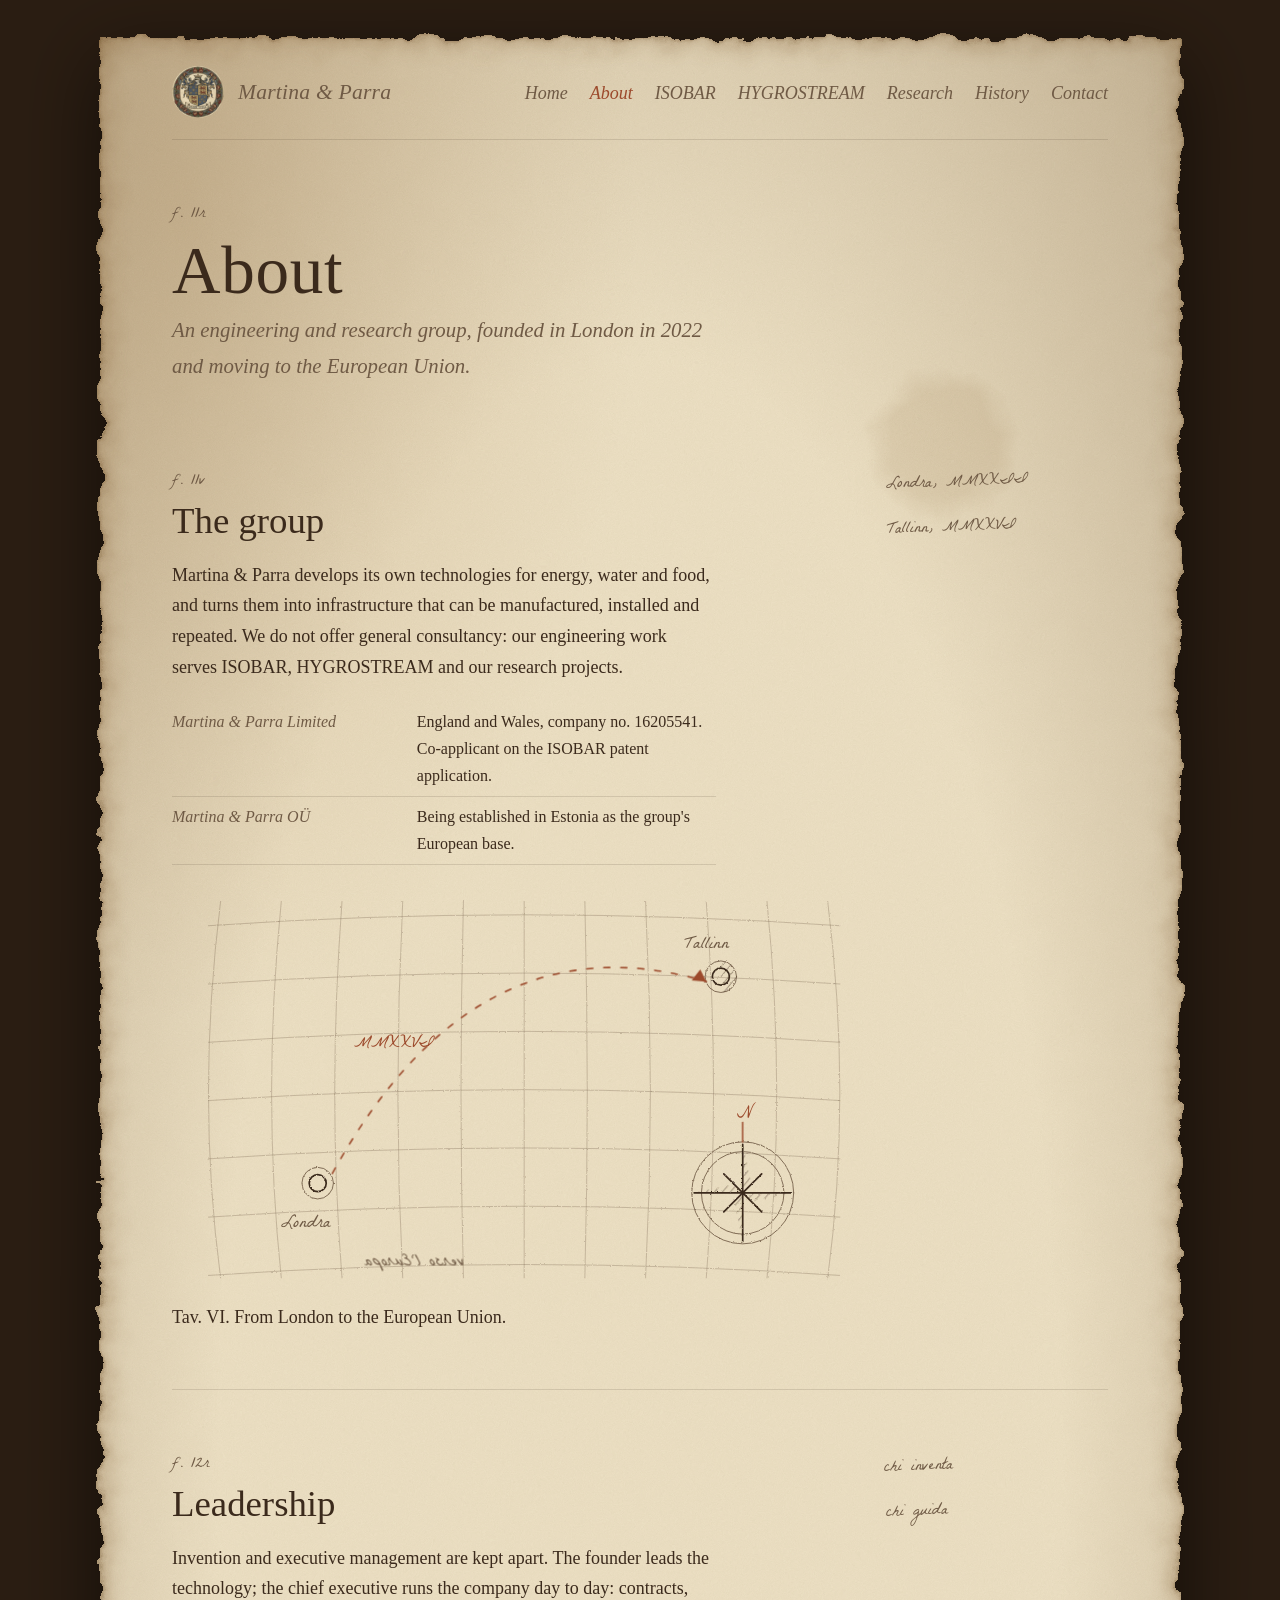
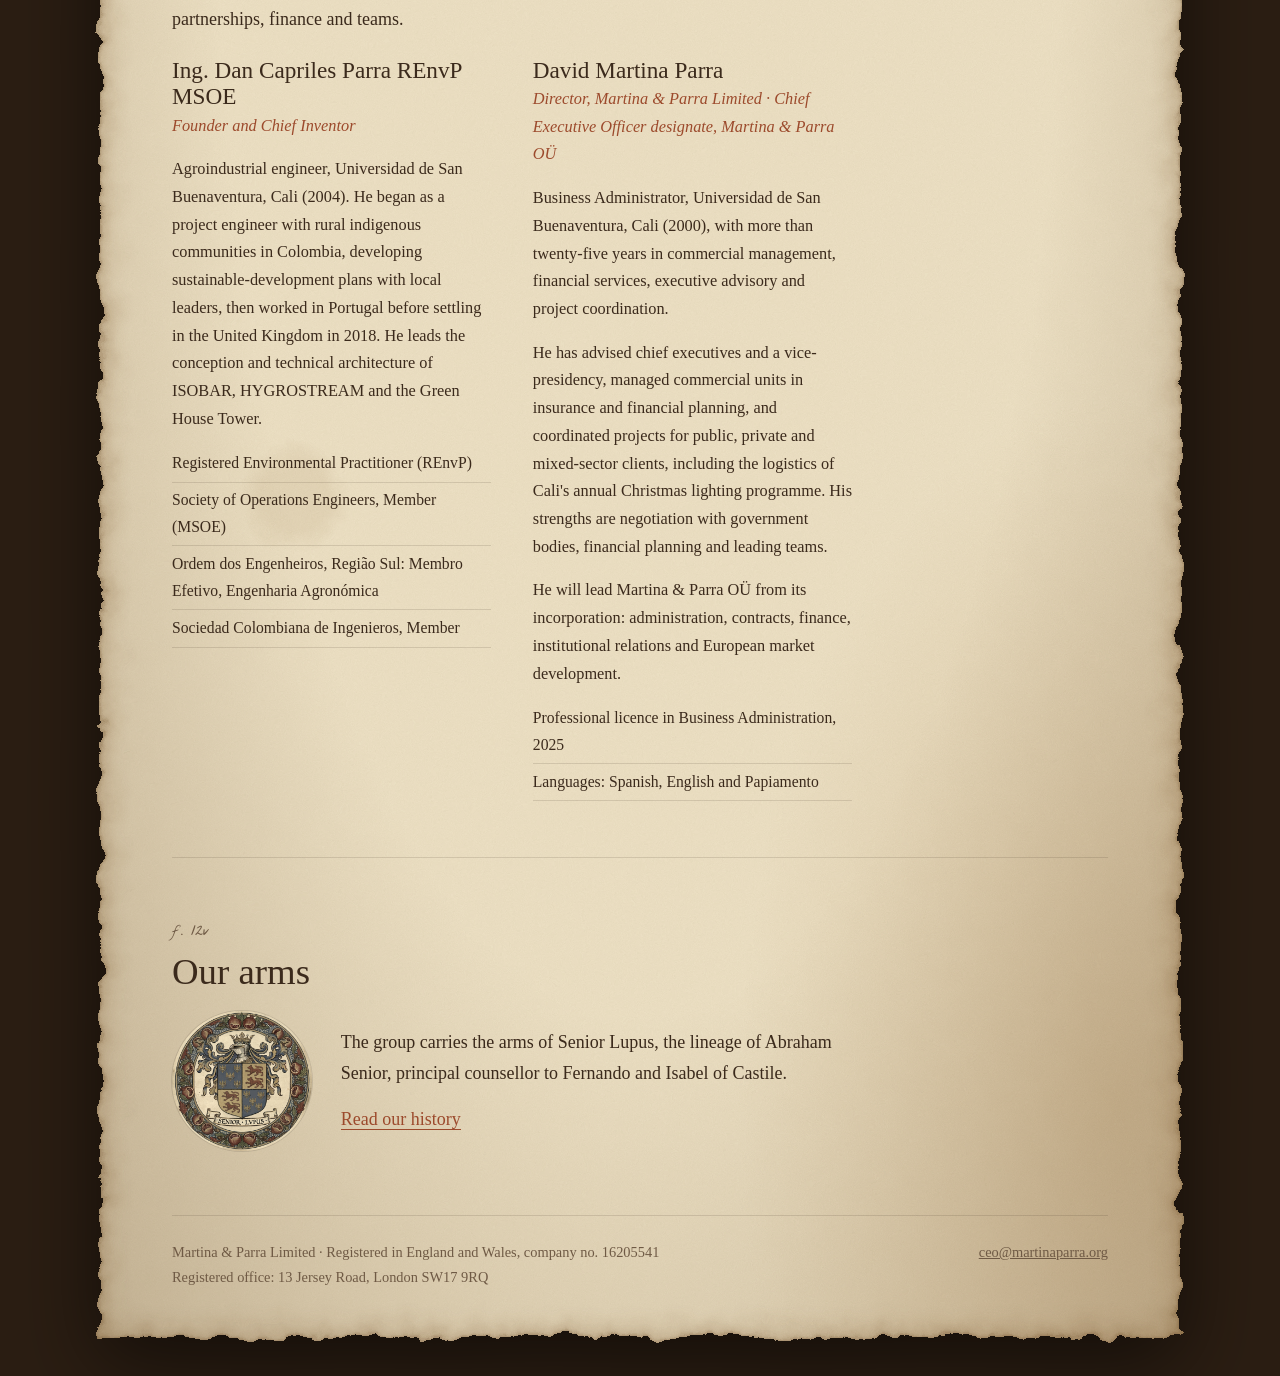
==== about.html @ 438fd97c "Add files via upload" ====
<!DOCTYPE html>
<html lang="en">
<head>
<meta charset="UTF-8">
<meta name="viewport" content="width=device-width, initial-scale=1.0">
<title>About — Martina &amp; Parra</title>
<meta name="description" content="About Martina & Parra: an engineering and research group founded in London in 2022 and moving to the European Union. Led by Ing. Dan Capriles Parra REnvP MSOE and David Martina Parra.">
<link rel="icon" href="senior_lupus.png">

<link rel="preconnect" href="https://fonts.googleapis.com">
<link rel="preconnect" href="https://fonts.gstatic.com" crossorigin>
<link href="https://fonts.googleapis.com/css2?family=IM+Fell+English:ital@0;1&family=La+Belle+Aurore&display=swap" rel="stylesheet">
<link rel="stylesheet" href="codex.css">

<style>
.people { display: grid; grid-template-columns: minmax(0,1fr) minmax(0,1fr); gap: 2.6rem; margin-top: 1.4rem; }
.people h3 { font-size: 1.45rem; margin-bottom: .1rem; }
.role { font-style: italic; color: var(--sanguine); margin-bottom: .8rem; }
.people p { font-size: 1.02rem; }
.affil { list-style: none; margin-top: .8rem; font-size: .98rem; }
.affil li { padding: .3rem 0; border-bottom: 1px solid var(--rule); }
.arms { display: grid; grid-template-columns: 140px 1fr; gap: 1.8rem; align-items: center; }
.arms img { width: 140px; height: 140px; border-radius: 50%; filter: sepia(.45) saturate(.75); box-shadow: 0 0 0 1px var(--rule); }
.page-head { padding: 56px 0 24px; }
.page-head h1 { font-size: clamp(2.6rem, 6vw, 4.2rem); margin: .2rem 0 .2rem; letter-spacing: .01em; }
.model { font-size: 1.3rem; font-style: italic; color: var(--ink-faded); }
.hero-plate { display: grid; grid-template-columns: minmax(0, 1.25fr) minmax(0, 1fr); gap: 2.6rem; align-items: center; padding-bottom: 48px; border-bottom: 1px solid var(--rule); }
.big-figure { font-size: clamp(3.4rem, 8vw, 5.6rem); line-height: 1; color: var(--sanguine); }
.big-figure small { font-size: .35em; color: var(--ink); }
.target { font-family: var(--hand); color: var(--ink-faded); font-size: 1.1rem; margin-top: .4rem; }
.steps { list-style: none; counter-reset: s; margin-top: 1.4rem; display: grid; gap: 1.1rem; }
.steps li { counter-increment: s; display: grid; grid-template-columns: 2.4rem 1fr; gap: .8rem; }
.steps li::before { content: counter(s, upper-roman); font-family: var(--hand); color: var(--sanguine); font-size: 1.2rem; }
.steps b { font-weight: 400; font-style: italic; }
.uses { display: grid; grid-template-columns: max-content 1fr; gap: .45rem 1.2rem; margin-top: 1.2rem; }
.uses dt { font-style: italic; color: var(--sanguine); }
.ledger { width: 100%; max-width: 34rem; border-collapse: collapse; margin-top: 1.2rem; font-size: 1rem; }
.ledger th, .ledger td { text-align: left; padding: .4rem .8rem .4rem 0; border-bottom: 1px solid var(--rule); vertical-align: top; }
.ledger th { font-weight: 400; font-style: italic; color: var(--ink-faded); width: 45%; }
.ledger .n { text-align: right; white-space: nowrap; font-variant-numeric: tabular-nums; }
.climates th { width: auto; }
.note { font-size: .95rem; color: var(--ink-faded); font-style: italic; margin-top: 1rem; }
@media (max-width: 780px) { .hero-plate, .people { grid-template-columns: 1fr; } .arms { grid-template-columns: 1fr; } }
</style>
</head>

<body>
<!-- shared SVG defs: paper edge, pencil wobble, hatching -->
<svg width="0" height="0" style="position:absolute" aria-hidden="true" focusable="false">
  <defs>
    <filter id="rough" x="-3%" y="-3%" width="106%" height="106%">
      <feTurbulence type="fractalNoise" baseFrequency="0.035" numOctaves="5" seed="7" result="n"/>
      <feDisplacementMap in="SourceGraphic" in2="n" scale="18" xChannelSelector="R" yChannelSelector="G"/>
    </filter>
    <filter id="pencil" x="-5%" y="-5%" width="110%" height="110%">
      <feTurbulence type="fractalNoise" baseFrequency="0.9" numOctaves="2" seed="3" result="g"/>
      <feDisplacementMap in="SourceGraphic" in2="g" scale="1.8" xChannelSelector="R" yChannelSelector="G"/>
    </filter>
    <filter id="smudge"><feGaussianBlur stdDeviation="6"/></filter>
    <pattern id="hatch" width="5" height="5" patternUnits="userSpaceOnUse" patternTransform="rotate(40)">
      <line x1="0" y1="0" x2="0" y2="5" stroke="#3b2a1c" stroke-width=".8" stroke-opacity=".8"/>
    </pattern>
    <pattern id="hatch-x" width="6" height="6" patternUnits="userSpaceOnUse" patternTransform="rotate(40)">
      <line x1="0" y1="0" x2="0" y2="6" stroke="#3b2a1c" stroke-width=".7" stroke-opacity=".75"/>
      <line x1="0" y1="0" x2="6" y2="0" stroke="#3b2a1c" stroke-width=".6" stroke-opacity=".55"/>
    </pattern>
  </defs>
</svg>
<div class="sheet">

  <nav class="nav" aria-label="Main">
    <a class="nav-brand" href="index.html">
      <img src="senior_lupus.png" alt="">
      <span>Martina &amp; Parra</span>
    </a>
    <ul>
      <li><a href="index.html">Home</a></li>
      <li><a href="about.html" aria-current="page">About</a></li>
      <li><a href="isobar.html">ISOBAR</a></li>
      <li><a href="hygrostream.html">HYGROSTREAM</a></li>
      <li><a href="research.html">Research</a></li>
      <li><a href="history.html">History</a></li>
      <li><a href="contact.html">Contact</a></li>
    </ul>
  </nav>

  <header class="page-head">
    <span class="folio-mark">f. 11r</span>
    <h1>About</h1>
    <p class="model">An engineering and research group, founded in London in 2022 and moving to the European Union.</p>
  </header>

  <section class="folio" aria-labelledby="group">
    <div>
      <span class="folio-mark">f. 11v</span>
      <h2 id="group">The group</h2>
      <p>Martina &amp; Parra develops its own technologies for energy, water and food, and turns them into infrastructure that can be manufactured, installed and repeated. We do not offer general consultancy: our engineering work serves ISOBAR, HYGROSTREAM and our research projects.</p>
      <table class="ledger">
        <tbody>
          <tr><th>Martina &amp; Parra Limited</th><td>England and Wales, company no. 16205541. Co-applicant on the ISOBAR patent application.</td></tr>
          <tr><th>Martina &amp; Parra OÜ</th><td>Being established in Estonia as the group's European base.</td></tr>
        </tbody>
      </table>
      <figure class="plate">
        <svg class="drawing trace" viewBox="0 0 560 360" role="img" aria-label="Sepia sketch of a route from London to Tallinn over a grid of meridians and parallels, with a compass rose">
<g filter="url(#pencil)">
<path class="thin" d="M40 30 Q20 190 40 340 M90 30 Q74 190 90 340 M140 30 Q128 190 140 340 M190 30 Q182 190 190 340 M240 30 Q236 190 240 340 M290 30 Q290 190 290 340 M340 30 Q344 190 340 340 M390 30 Q398 190 390 340 M440 30 Q452 190 440 340 M490 30 Q506 190 490 340 M540 30 Q560 190 540 340 M30 50 Q290 32 550 50 M30 98 Q290 80 550 98 M30 146 Q290 128 550 146 M30 194 Q290 176 550 194 M30 242 Q290 224 550 242 M30 290 Q290 272 550 290 M30 338 Q290 320 550 338" opacity=".35"/>
<circle class="ink" cx="120" cy="262" r="7"/><circle class="thin" cx="120" cy="262" r="13"/>
<circle class="ink" cx="452" cy="92" r="7"/><circle class="thin" cx="452" cy="92" r="13"/><path class="hatch" d="M452 79 A13 13 0 0 1 452 105 Z"/>
<circle class="thin" cx="470" cy="270" r="42"/><circle class="thin" cx="470" cy="270" r="34"/>
<path class="ink" d="M470 270 L470.0 230.0 M470 270 L485.6 254.4 M470 270 L510.0 270.0 M470 270 L485.6 285.6 M470 270 L470.0 310.0 M470 270 L454.4 285.6 M470 270 L430.0 270.0 M470 270 L454.4 254.4"/>
<path class="hatch" d="M470 270 L470 230 L477 263 Z M470 270 L510 270 L477 277 Z M470 270 L470 310 L463 277 Z M470 270 L430 270 L463 263 Z"/>
</g>
<path class="flow" d="M132 254 Q250 40 440 96"/>
<path class="chalk-fill" d="M440 96 l-12 -1 l7 -9 z"/>
<g class="swing-slow" style="transform-origin:470px 270px"><path class="chalk" d="M470 228 L470 212"/></g>
<text x="465" y="208" class="red">N</text>
<text x="90" y="298">Londra</text><text x="422" y="68">Tallinn</text>
<text x="150" y="150" class="red">MMXXVI</text>
<text x="0" y="0" transform="translate(240 330) scale(-1 1)">verso l'Europa</text>
</svg>
        <figcaption>Tav. VI. From London to the European Union.</figcaption>
      </figure>
    </div>
    <aside class="marginalia" aria-hidden="true">
      <p>Londra, MMXXII</p>
      <p>Tallinn, MMXXVI</p>
    </aside>
  </section>

  <section class="folio" aria-labelledby="people">
    <div>
      <span class="folio-mark">f. 12r</span>
      <h2 id="people">Leadership</h2>
      <p>Invention and executive management are kept apart. The founder leads the technology; the chief executive runs the company day to day: contracts, partnerships, finance and teams.</p>
      <div class="people">
        <article>
          <h3>Ing. Dan Capriles Parra REnvP MSOE</h3>
          <p class="role">Founder and Chief Inventor</p>
          <p>Agroindustrial engineer, Universidad de San Buenaventura, Cali (2004). He began as a project engineer with rural indigenous communities in Colombia, developing sustainable-development plans with local leaders, then worked in Portugal before settling in the United Kingdom in 2018. He leads the conception and technical architecture of ISOBAR, HYGROSTREAM and the Green House Tower.</p>
          <ul class="affil">
            <li>Registered Environmental Practitioner (REnvP)</li>
            <li>Society of Operations Engineers, Member (MSOE)</li>
            <li>Ordem dos Engenheiros, Região Sul: Membro Efetivo, Engenharia Agronómica</li>
            <li>Sociedad Colombiana de Ingenieros, Member</li>
          </ul>
        </article>
        <article>
          <h3>David Martina Parra</h3>
          <p class="role">Director, Martina &amp; Parra Limited · Chief Executive Officer designate, Martina &amp; Parra OÜ</p>
          <p>Business Administrator, Universidad de San Buenaventura, Cali (2000), with more than twenty-five years in commercial management, financial services, executive advisory and project coordination.</p>
          <p>He has advised chief executives and a vice-presidency, managed commercial units in insurance and financial planning, and coordinated projects for public, private and mixed-sector clients, including the logistics of Cali's annual Christmas lighting programme. His strengths are negotiation with government bodies, financial planning and leading teams.</p>
          <p>He will lead Martina &amp; Parra OÜ from its incorporation: administration, contracts, finance, institutional relations and European market development.</p>
          <ul class="affil">
            <li>Professional licence in Business Administration, 2025</li>
            <li>Languages: Spanish, English and Papiamento</li>
          </ul>
        </article>
      </div>
    </div>
    <aside class="marginalia" aria-hidden="true">
      <p>chi inventa</p>
      <p>chi guida</p>
    </aside>
  </section>

  <section class="folio" aria-labelledby="arms">
    <div>
      <span class="folio-mark">f. 12v</span>
      <h2 id="arms">Our arms</h2>
      <div class="arms">
        <img src="senior_lupus.png" alt="The Senior Lupus coat of arms">
        <div>
          <p>The group carries the arms of Senior Lupus, the lineage of Abraham Senior, principal counsellor to Fernando and Isabel of Castile.</p>
          <p><a class="text-link" href="history.html">Read our history</a></p>
        </div>
      </div>
    </div>
  </section>

  <footer class="colophon">
    <span>Martina &amp; Parra Limited · Registered in England and Wales, company no. 16205541<br>Registered office: 13 Jersey Road, London SW17 9RQ</span>
    <a href="mailto:ceo@martinaparra.org">ceo@martinaparra.org</a>
  </footer>

</div>
</body>
</html>
---- codex.css ----
/* ==========================================================
   CODEX — shared stylesheet for martinaparra.org
   Renaissance engineer's notebook: sepia ink, red chalk, paper
   ========================================================== */

:root {
  --paper:      #ece0c4;
  --paper-deep: #dccb9f;
  --ink:        #3b2a1c;
  --ink-faded:  #6f5a45;
  --sanguine:   #9c4a2c;
  --rule:       rgba(59, 42, 28, .14);

  --serif: 'IM Fell English', 'Iowan Old Style', Georgia, serif;
  --hand:  'La Belle Aurore', 'Segoe Script', cursive;

  --measure: 34rem;
}

* { margin: 0; padding: 0; box-sizing: border-box; }

html { background: #2a1d12; }

body {
  font-family: var(--serif);
  font-size: 1.125rem;
  line-height: 1.7;
  color: var(--ink);
  min-height: 100vh;
  padding: clamp(12px, 3vw, 40px);
}

/* ---------- the sheet ---------- */
.sheet {
  max-width: 1080px;
  margin: 0 auto;
  position: relative;
  isolation: isolate;
  padding: 0 clamp(22px, 6vw, 72px) 48px;
}

/* paper lives on a pseudo-layer so its edges can be torn by the #rough filter */
.sheet::before {
  content: "";
  position: absolute;
  inset: 0;
  z-index: -1;
  background-color: var(--paper);
  background-image:
    radial-gradient(ellipse 60% 40% at 8% 6%,  rgba(140, 95, 40, .18), transparent 70%),
    radial-gradient(ellipse 50% 35% at 94% 92%, rgba(140, 95, 40, .22), transparent 70%),
    radial-gradient(circle at 78% 14%, rgba(120, 80, 30, .10) 0 2%, transparent 3%),
    radial-gradient(circle at 18% 71%, rgba(120, 80, 30, .08) 0 1.5%, transparent 2.5%),
    radial-gradient(ellipse at center, transparent 55%, rgba(90, 60, 25, .28) 100%),
    url("data:image/svg+xml,%3Csvg xmlns='http://www.w3.org/2000/svg' width='240' height='240'%3E%3Cfilter id='n'%3E%3CfeTurbulence type='fractalNoise' baseFrequency='.9' numOctaves='3' stitchTiles='stitch'/%3E%3CfeColorMatrix values='0 0 0 0 .35 0 0 0 0 .25 0 0 0 0 .12 0 0 0 .09 0'/%3E%3C/filter%3E%3Crect width='100%25' height='100%25' filter='url(%23n)'/%3E%3C/svg%3E");
  box-shadow: inset 0 0 28px rgba(110, 70, 25, .45), inset 0 0 4px rgba(80, 50, 20, .5);
  filter: url(#rough) drop-shadow(0 22px 40px rgba(0, 0, 0, .55));
}

/* ---------- navigation ---------- */
.nav {
  display: flex;
  align-items: center;
  justify-content: space-between;
  flex-wrap: wrap;
  gap: 16px 28px;
  padding: 26px 0 18px;
  border-bottom: 1px solid var(--rule);
}

.nav-brand {
  display: flex;
  align-items: center;
  gap: 14px;
  text-decoration: none;
  color: var(--ink);
}
.nav-brand img {
  width: 52px; height: 52px;
  border-radius: 50%;
  filter: sepia(.35) saturate(.8);
}
.nav-brand span { font-size: 1.35rem; letter-spacing: .01em; }

.nav ul { display: flex; flex-wrap: wrap; gap: 4px 22px; list-style: none; }
.nav a {
  color: var(--ink-faded);
  text-decoration: none;
  font-style: italic;
  padding: 2px 0;
  border-bottom: 1px solid transparent;
}
.nav a:hover { color: var(--ink); border-bottom-color: var(--sanguine); }
.nav a[aria-current="page"] { color: var(--sanguine); }

a:focus-visible { outline: 2px dashed var(--sanguine); outline-offset: 4px; }

/* ---------- folio page layout: text + margin ---------- */
.folio {
  display: grid;
  grid-template-columns: minmax(0, 1fr) 13rem;
  gap: 0 3rem;
  padding: 56px 0;
  border-bottom: 1px solid var(--rule);
}
.folio:last-of-type { border-bottom: 0; }

.folio-mark {
  font-family: var(--hand);
  color: var(--ink-faded);
  font-size: 1rem;
}

.marginalia {
  font-family: var(--hand);
  font-size: 1.05rem;
  line-height: 1.5;
  color: var(--ink-faded);
  padding-top: .4rem;
  transform: rotate(-2deg);
}
.marginalia p + p { margin-top: 1.2rem; }
.mirror { display: inline-block; transform: scaleX(-1); }

h1, h2, h3 { font-weight: 400; line-height: 1.15; }

h2 {
  font-size: clamp(1.7rem, 3.2vw, 2.3rem);
  margin: .3rem 0 1.1rem;
}
h3 { font-size: 1.3rem; margin-bottom: .4rem; }

p { max-width: var(--measure); }
p + p { margin-top: 1rem; }

.text-link {
  color: var(--sanguine);
  text-decoration: none;
  border-bottom: 1px solid currentColor;
}
.text-link:hover { color: var(--ink); }

/* ---------- footer ---------- */
.colophon {
  margin-top: 8px;
  padding-top: 24px;
  border-top: 1px solid var(--rule);
  display: flex;
  flex-wrap: wrap;
  justify-content: space-between;
  gap: 12px 32px;
  font-size: .9rem;
  color: var(--ink-faded);
}
.colophon a { color: var(--ink-faded); }

/* ---------- sepia line drawings ---------- */
.drawing { width: 100%; height: auto; display: block; }
.drawing .ink   { fill: none; stroke: var(--ink); stroke-width: 1.4; stroke-linecap: round; stroke-linejoin: round; }
.drawing .thin  { fill: none; stroke: var(--ink-faded); stroke-width: .7; stroke-linecap: round; }
.drawing .chalk { fill: none; stroke: var(--sanguine); stroke-width: 1.2; stroke-linecap: round; }
.drawing .chalk-fill { fill: var(--sanguine); }
.drawing .hatch   { fill: url(#hatch);   stroke: none; }
.drawing .hatch-x { fill: url(#hatch-x); stroke: none; }
.drawing .shade   { fill: var(--ink-faded); opacity: .4; stroke: none; }
.drawing .flow    { fill: none; stroke: var(--sanguine); stroke-width: 1.3; stroke-linecap: round; stroke-dasharray: 5 9; animation: flow 1.6s linear infinite; }
.drawing text { font-family: var(--hand); fill: var(--ink-faded); font-size: 15px; }
.drawing text.red { fill: var(--sanguine); }

/* one orchestrated moment: the drawing is traced on load */
.trace .ink, .trace .thin, .trace .chalk {
  stroke-dasharray: 1400;
  stroke-dashoffset: 1400;
  animation: trace 3.2s ease-out forwards;
}
.trace .thin  { animation-delay: .9s; }
.trace .chalk { animation-delay: 1.8s; }
.trace text, .trace .chalk-fill { opacity: 0; animation: appear 1s ease-out 2.6s forwards; }

@keyframes trace  { to { stroke-dashoffset: 0; } }
@keyframes flow   { to { stroke-dashoffset: -28; } }
@keyframes spin   { to { transform: rotate(360deg); } }
@keyframes sway   { 0%, 100% { transform: rotate(-4deg); } 50% { transform: rotate(4deg); } }
@keyframes swing  { 0%, 100% { transform: rotate(-7deg); } 50% { transform: rotate(7deg); } }

.drawing .spin, .drawing .spin-slow, .drawing .swing { transform-box: view-box; }
.drawing .spin      { animation: spin 9s linear infinite; }
.drawing .leaf      { fill: none; stroke: #5b6a3a; stroke-width: .9; stroke-linecap: round; opacity: .85; }
.drawing .sway      { transform-box: view-box; animation: sway 4.5s ease-in-out infinite; }
.drawing .swing-slow{ transform-box: view-box; animation: swing 9s ease-in-out infinite; }
.drawing .flow-soft { fill: none; stroke: var(--sanguine); stroke-width: .9; stroke-dasharray: 4 6; opacity: .8; animation: flow 3s linear infinite; }
.drawing .spin-slow { animation: spin 24s linear infinite; }
.drawing .swing     { animation: swing 5s ease-in-out infinite; }

.trace .hatch, .trace .hatch-x, .trace .shade, .trace .flow { opacity: 0; animation: appear 1.2s ease-out 2.2s forwards, flow 1.6s linear infinite; }
.trace .hatch, .trace .hatch-x { animation: appear 1.2s ease-out 1.6s forwards; }
.trace .leaf { opacity: 0; animation: appear 1.4s ease-out 2.4s forwards; }
.trace .shade { animation: appear-shade 1.2s ease-out 1.6s forwards; }
@keyframes appear-shade { to { opacity: .4; } }
@keyframes appear { to { opacity: 1; } }

@media (prefers-reduced-motion: reduce) {
  .trace .ink, .trace .thin, .trace .chalk { animation: none; stroke-dashoffset: 0; }
  .trace text, .trace .chalk-fill, .trace .hatch, .trace .hatch-x, .trace .flow { animation: none; opacity: 1; }
  .trace .shade { animation: none; opacity: .4; }
  .trace .leaf { animation: none; opacity: .85; }
  .drawing .flow, .drawing .flow-soft, .drawing .spin, .drawing .spin-slow, .drawing .swing, .drawing .swing-slow, .drawing .sway { animation: none; }
}

/* ---------- responsive ---------- */
@media (max-width: 780px) {
  body { font-size: 1.05rem; }
  .folio { grid-template-columns: 1fr; padding: 40px 0; }
  .marginalia { transform: none; margin-top: 1.6rem; padding-left: 1rem; border-left: 1px solid var(--sanguine); }
}
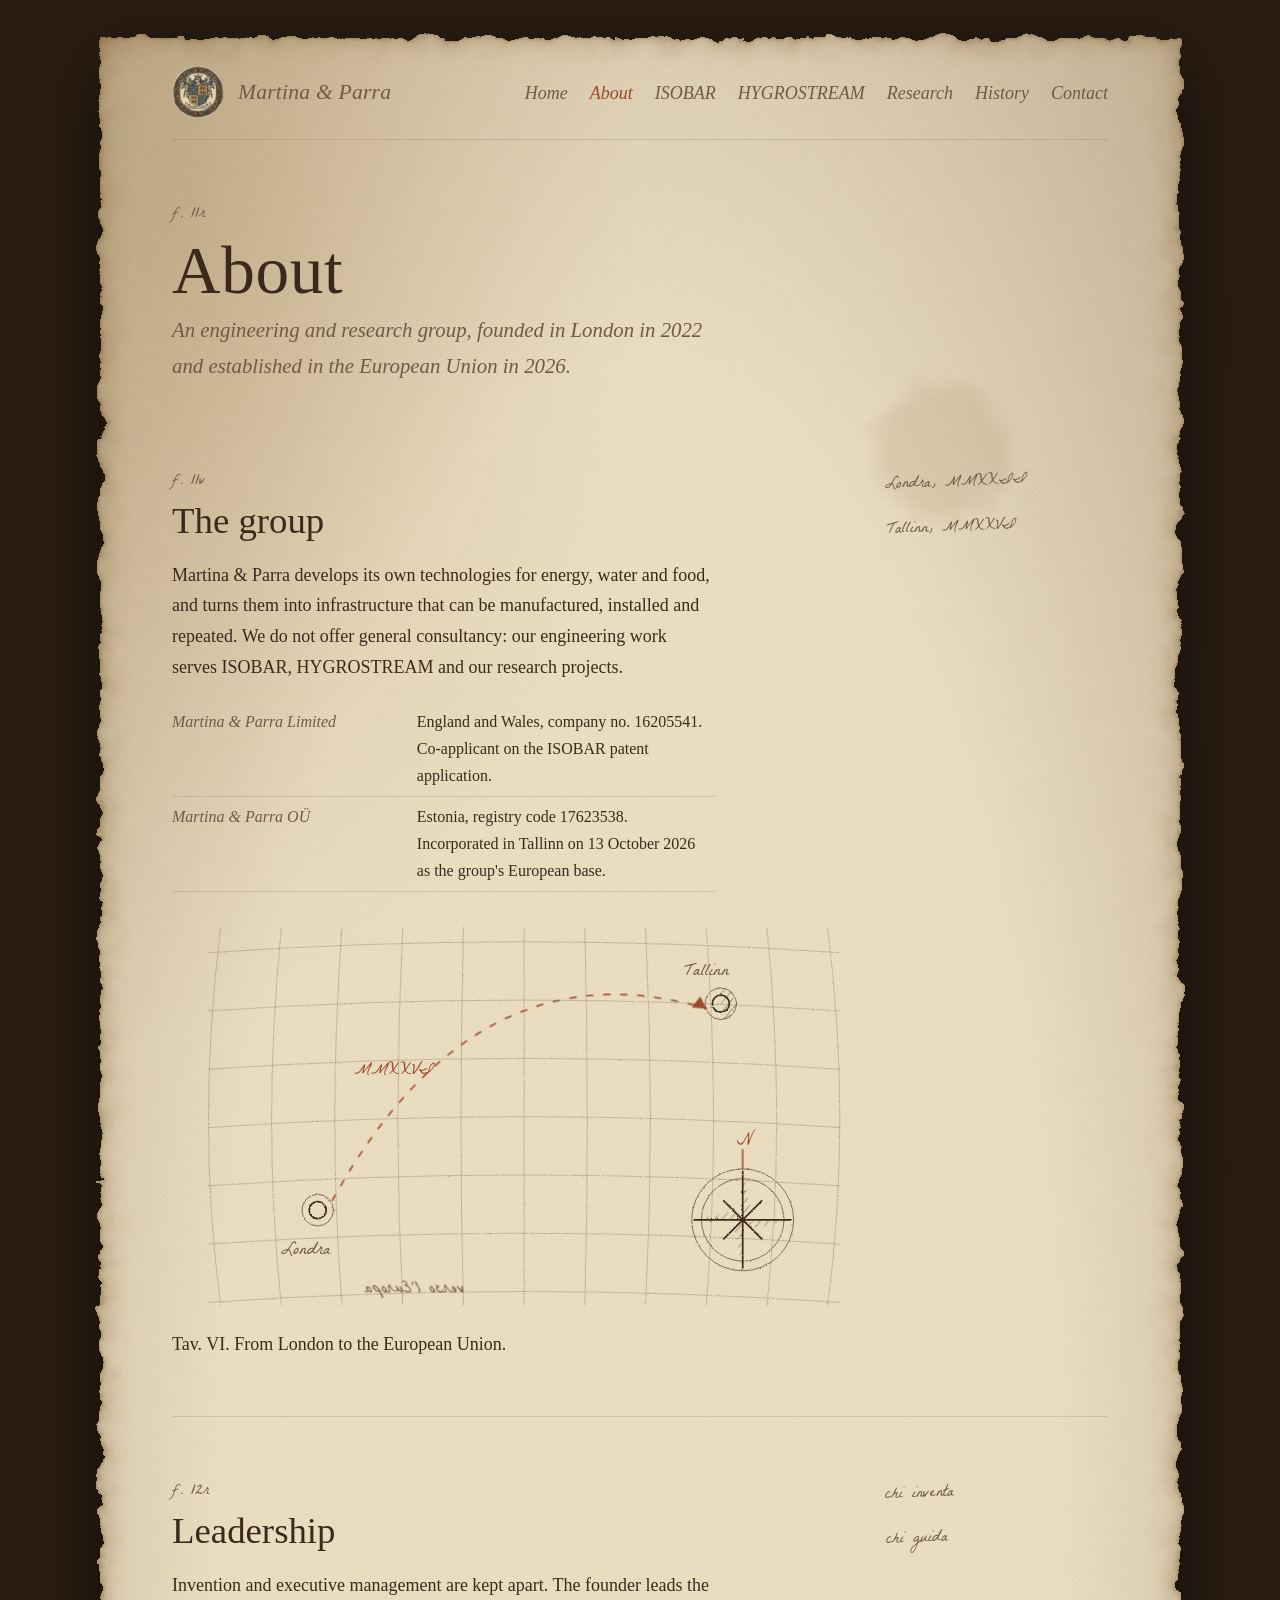
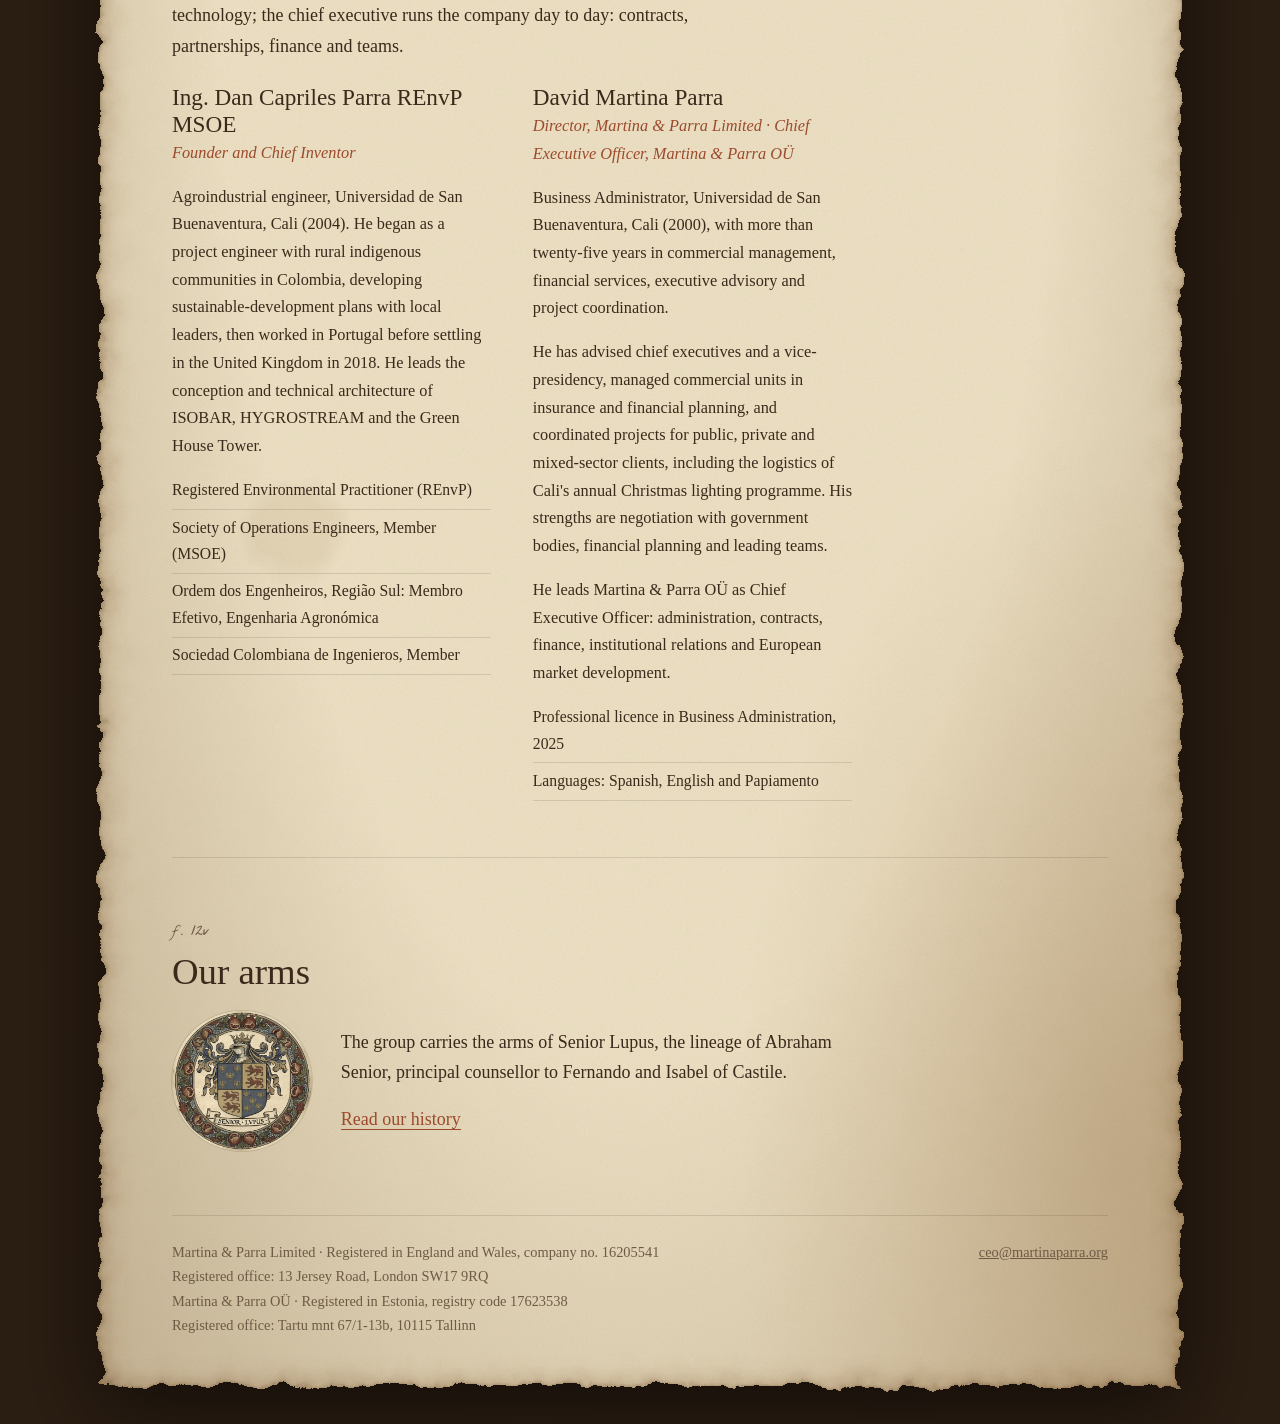
==== commit c4813bb1: "Add files via upload" ====
--- a/about.html
+++ b/about.html
@@ -4,7 +4,7 @@
 <meta charset="UTF-8">
 <meta name="viewport" content="width=device-width, initial-scale=1.0">
 <title>About — Martina &amp; Parra</title>
-<meta name="description" content="About Martina & Parra: an engineering and research group founded in London in 2022 and moving to the European Union. Led by Ing. Dan Capriles Parra REnvP MSOE and David Martina Parra.">
+<meta name="description" content="About Martina & Parra: an engineering and research group founded in London in 2022 and established in the European Union in 2026. Led by Ing. Dan Capriles Parra REnvP MSOE and David Martina Parra.">
 <link rel="icon" href="senior_lupus.png">
 
 <link rel="preconnect" href="https://fonts.googleapis.com">
@@ -87,7 +87,7 @@
   <header class="page-head">
     <span class="folio-mark">f. 11r</span>
     <h1>About</h1>
-    <p class="model">An engineering and research group, founded in London in 2022 and moving to the European Union.</p>
+    <p class="model">An engineering and research group, founded in London in 2022 and established in the European Union in 2026.</p>
   </header>
 
   <section class="folio" aria-labelledby="group">
@@ -98,7 +98,7 @@
       <table class="ledger">
         <tbody>
           <tr><th>Martina &amp; Parra Limited</th><td>England and Wales, company no. 16205541. Co-applicant on the ISOBAR patent application.</td></tr>
-          <tr><th>Martina &amp; Parra OÜ</th><td>Being established in Estonia as the group's European base.</td></tr>
+          <tr><th>Martina &amp; Parra OÜ</th><td>Estonia, registry code 17623538. Incorporated in Tallinn on 13 October 2026 as the group's European base.</td></tr>
         </tbody>
       </table>
       <figure class="plate">
@@ -147,10 +147,10 @@
         </article>
         <article>
           <h3>David Martina Parra</h3>
-          <p class="role">Director, Martina &amp; Parra Limited · Chief Executive Officer designate, Martina &amp; Parra OÜ</p>
+          <p class="role">Director, Martina &amp; Parra Limited · Chief Executive Officer, Martina &amp; Parra OÜ</p>
           <p>Business Administrator, Universidad de San Buenaventura, Cali (2000), with more than twenty-five years in commercial management, financial services, executive advisory and project coordination.</p>
           <p>He has advised chief executives and a vice-presidency, managed commercial units in insurance and financial planning, and coordinated projects for public, private and mixed-sector clients, including the logistics of Cali's annual Christmas lighting programme. His strengths are negotiation with government bodies, financial planning and leading teams.</p>
-          <p>He will lead Martina &amp; Parra OÜ from its incorporation: administration, contracts, finance, institutional relations and European market development.</p>
+          <p>He leads Martina &amp; Parra OÜ as Chief Executive Officer: administration, contracts, finance, institutional relations and European market development.</p>
           <ul class="affil">
             <li>Professional licence in Business Administration, 2025</li>
             <li>Languages: Spanish, English and Papiamento</li>
@@ -179,7 +179,7 @@
   </section>
 
   <footer class="colophon">
-    <span>Martina &amp; Parra Limited · Registered in England and Wales, company no. 16205541<br>Registered office: 13 Jersey Road, London SW17 9RQ</span>
+    <span>Martina &amp; Parra Limited · Registered in England and Wales, company no. 16205541<br>Registered office: 13 Jersey Road, London SW17 9RQ<br>Martina &amp; Parra OÜ · Registered in Estonia, registry code 17623538<br>Registered office: Tartu mnt 67/1-13b, 10115 Tallinn</span>
     <a href="mailto:ceo@martinaparra.org">ceo@martinaparra.org</a>
   </footer>
 
